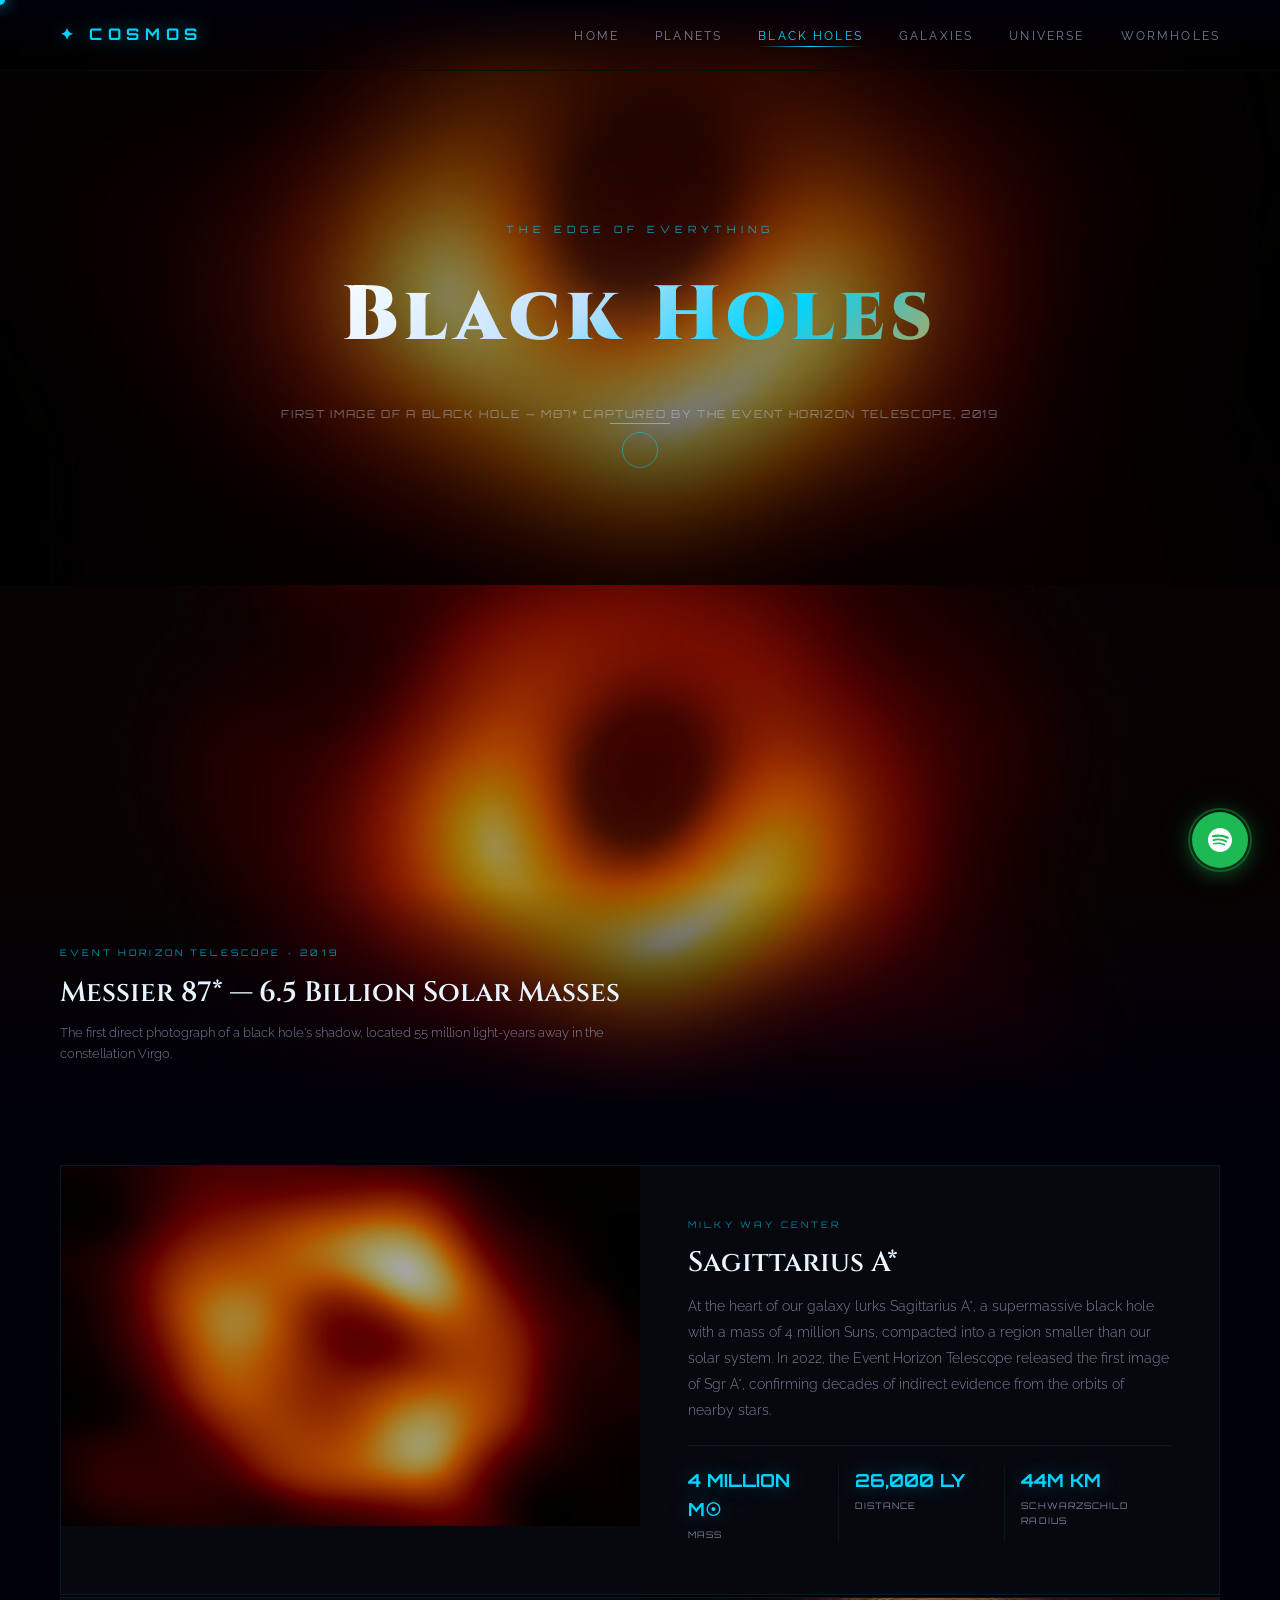
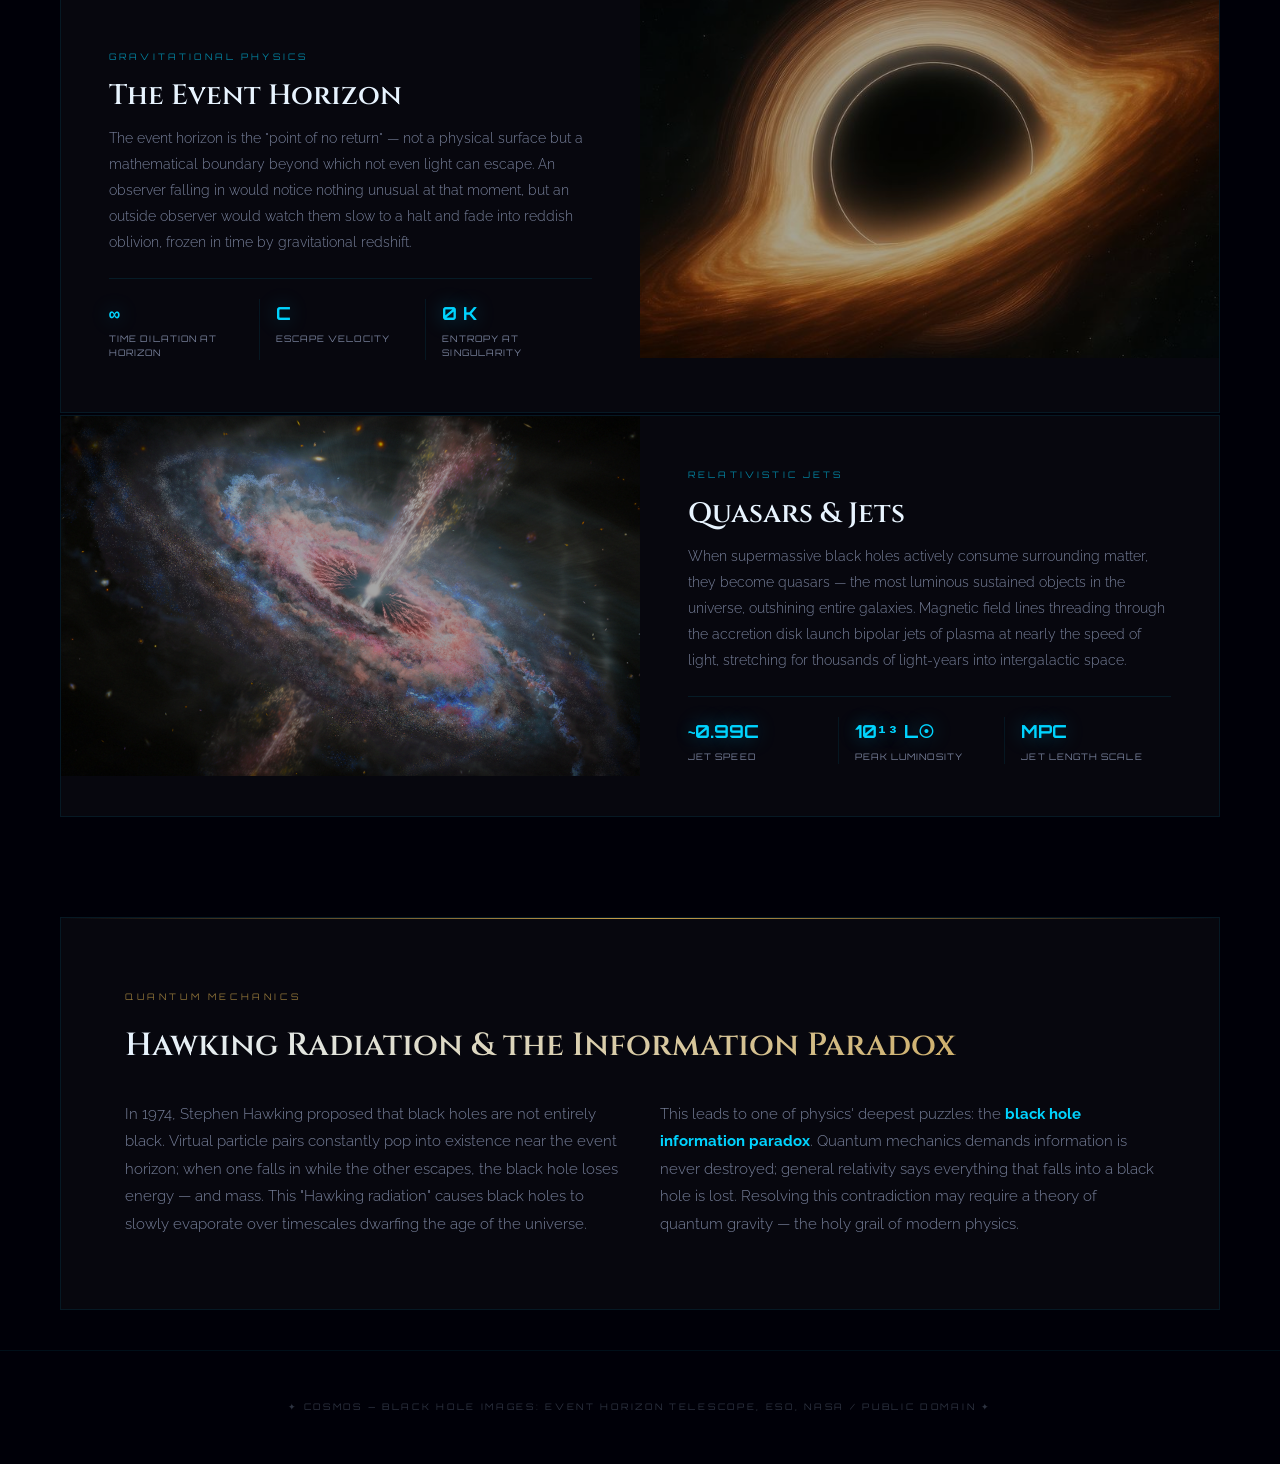
==== blackholes.html @ 9acb814a "split the pages" ====
<!DOCTYPE html>
<html lang="en">
<head>
  <meta charset="UTF-8">
  <meta name="viewport" content="width=device-width, initial-scale=1.0">
  <title>COSMOS — Black Holes</title>
  <link rel="preconnect" href="https://fonts.googleapis.com">
  <link href="https://fonts.googleapis.com/css2?family=Cinzel:wght@400;600;900&family=Raleway:wght@200;300;400;600&family=Orbitron:wght@400;700;900&display=swap" rel="stylesheet">
  <link rel="stylesheet" href="style.css">
  <meta name="keywords" content="Cosmos, cosmos, Wormholes, Universe, Blackholes">
  <meta name="description" content="Beyond Time Beyond Gravity">
</head>
<body data-page="blackholes">

<!-- LOADING SCREEN -->
<div id="loader">
  <div class="loader-spinner"></div>
  <p class="loader-eyebrow">✦ NASA · ESA · HUBBLE ✦</p>
  <h1 class="loader-title">COSMOS</h1>
  <p class="loader-tagline">Entering The Cosmos…</p>
</div>

<!-- CUSTOM CURSOR -->
<div class="cursor" id="cursor"></div>
<div class="cursor-ring" id="cursorRing"></div>

<!-- STARFIELD -->
<canvas id="starfield"></canvas>

<!-- NAVIGATION -->
<nav id="mainNav">
  <a href="index.html" class="nav-logo" data-page="home">✦ COSMOS</a>
  <button class="nav-hamburger" id="navHamburger" aria-label="Menu">
    <span></span><span></span><span></span>
  </button>
  <ul class="nav-links" id="navLinks">
    <li><a href="index.html" data-page="home">Home</a></li>
    <li><a href="planets.html" data-page="planets">Planets</a></li>
    <li><a href="blackholes.html" data-page="blackholes">Black Holes</a></li>
    <li><a href="galaxies.html" data-page="galaxies">Galaxies</a></li>
    <li><a href="universe.html" data-page="universe">Universe</a></li>
    <li><a href="wormholes.html" data-page="wormholes">Wormholes</a></li>
  </ul>
</nav>

<!-- BLACK HOLES PAGE -->
<div id="page-blackholes" class="page active">

  <section class="page-hero bh-hero">
    <div class="page-hero-bg parallax-bg" style="background-image: url(images/blackhole-background.jpg);"></div>
    <div class="page-hero-overlay" style="background: radial-gradient(ellipse at center, rgba(0,0,0,0.3) 0%, rgba(0,0,0,0.85) 70%);"></div>
    <p class="page-subtitle anim-fade-up" style="--delay:0.2s">The Edge of Everything</p>
    <h1 class="page-title anim-fade-up" style="--delay:0.4s">Black Holes</h1>
    <p class="page-hero-caption anim-fade-up" style="--delay:0.6s">First image of a black hole — M87* captured by the Event Horizon Telescope, 2019</p>
    <div class="page-divider anim-fade-up" style="--delay:0.8s"></div>
  </section>

  <div class="bh-feature-image reveal">
    <img src="images/blackhole-background.jpg" alt="Black hole M87*" loading="lazy">
    <div class="bh-feature-caption">
      <span class="caption-tag">EVENT HORIZON TELESCOPE · 2019</span>
      <h3>Messier 87* — 6.5 Billion Solar Masses</h3>
      <p>The first direct photograph of a black hole's shadow, located 55 million light-years away in the constellation Virgo.</p>
    </div>
  </div>

  <div class="bh-panels">

    <div class="bh-info-card reveal">
      <div class="bh-card-image">
        <img src="images/ton-618.jpg" alt="Stellar orbits around Sagittarius A*" loading="lazy">
      </div>
      <div class="bh-card-body">
        <div class="info-tag">MILKY WAY CENTER</div>
        <h3>Sagittarius A*</h3>
        <p>At the heart of our galaxy lurks Sagittarius A*, a supermassive black hole with a mass of 4 million Suns, compacted into a region smaller than our solar system. In 2022, the Event Horizon Telescope released the first image of Sgr A*, confirming decades of indirect evidence from the orbits of nearby stars.</p>
        <div class="bh-stat-row">
          <div class="bh-stat"><span>4 Million M☉</span>Mass</div>
          <div class="bh-stat"><span>26,000 ly</span>Distance</div>
          <div class="bh-stat"><span>44M km</span>Schwarzschild Radius</div>
        </div>
      </div>
    </div>

    <div class="bh-info-card bh-info-card--reversed reveal">
      <div class="bh-card-image">
        <img src="images/blackhole.jpg" alt="Artist impression of stellar black hole" loading="lazy">
      </div>
      <div class="bh-card-body">
        <div class="info-tag">GRAVITATIONAL PHYSICS</div>
        <h3>The Event Horizon</h3>
        <p>The event horizon is the "point of no return" — not a physical surface but a mathematical boundary beyond which not even light can escape. An observer falling in would notice nothing unusual at that moment, but an outside observer would watch them slow to a halt and fade into reddish oblivion, frozen in time by gravitational redshift.</p>
        <div class="bh-stat-row">
          <div class="bh-stat"><span>∞</span>Time Dilation at Horizon</div>
          <div class="bh-stat"><span>c</span>Escape Velocity</div>
          <div class="bh-stat"><span>0 K</span>Entropy at Singularity</div>
        </div>
      </div>
    </div>

    <div class="bh-info-card reveal">
      <div class="bh-card-image">
        <img src="images/jets.webp" alt="Relativistic jet from a black hole" loading="lazy">
      </div>
      <div class="bh-card-body">
        <div class="info-tag">RELATIVISTIC JETS</div>
        <h3>Quasars &amp; Jets</h3>
        <p>When supermassive black holes actively consume surrounding matter, they become quasars — the most luminous sustained objects in the universe, outshining entire galaxies. Magnetic field lines threading through the accretion disk launch bipolar jets of plasma at nearly the speed of light, stretching for thousands of light-years into intergalactic space.</p>
        <div class="bh-stat-row">
          <div class="bh-stat"><span>~0.99c</span>Jet Speed</div>
          <div class="bh-stat"><span>10¹³ L☉</span>Peak Luminosity</div>
          <div class="bh-stat"><span>Mpc</span>Jet Length Scale</div>
        </div>
      </div>
    </div>

  </div>

  <div class="full-panel reveal" style="margin: 40px 60px;">
    <div class="full-panel-badge">QUANTUM MECHANICS</div>
    <h2>Hawking Radiation &amp; the Information Paradox</h2>
    <div class="full-panel-grid">
      <p>In 1974, Stephen Hawking proposed that black holes are not entirely black. Virtual particle pairs constantly pop into existence near the event horizon; when one falls in while the other escapes, the black hole loses energy — and mass. This "Hawking radiation" causes black holes to slowly evaporate over timescales dwarfing the age of the universe.</p>
      <p>This leads to one of physics' deepest puzzles: the <strong style="color:var(--glow-cyan)">black hole information paradox</strong>. Quantum mechanics demands information is never destroyed; general relativity says everything that falls into a black hole is lost. Resolving this contradiction may require a theory of quantum gravity — the holy grail of modern physics.</p>
    </div>
  </div>

  <footer><p>✦ COSMOS — Black hole images: Event Horizon Telescope, ESO, NASA / Public Domain ✦</p></footer>
</div>

<!-- SPOTIFY WIDGET -->
<div class="spotify-widget">
  <div class="spotify-player" id="spotifyPlayer">
    <div class="spotify-header">
      <svg width="20" height="20" viewBox="0 0 24 24" fill="#1DB954"><path d="M12 0C5.4 0 0 5.4 0 12s5.4 12 12 12 12-5.4 12-12S18.66 0 12 0zm5.521 17.34c-.24.359-.66.48-1.021.24-2.82-1.74-6.36-2.101-10.561-1.141-.418.122-.779-.179-.899-.539-.12-.421.18-.78.54-.9 4.56-1.021 8.52-.6 11.64 1.32.42.18.479.659.301 1.02zm1.44-3.3c-.301.42-.841.6-1.262.3-3.239-1.98-8.159-2.58-11.939-1.38-.479.12-1.02-.12-1.14-.6-.12-.48.12-1.021.6-1.141C9.6 9.9 15 10.561 18.72 12.84c.361.181.54.78.241 1.2zm.12-3.36C15.24 8.4 8.82 8.16 5.16 9.301c-.6.179-1.2-.181-1.38-.721-.18-.601.18-1.2.72-1.381 4.26-1.26 11.28-1.02 15.721 1.621.539.3.719 1.02.419 1.56-.299.421-1.02.599-1.559.3z"/></svg>
      <span>Now Playing</span>
      <button class="spotify-close" onclick="toggleSpotify()">✕</button>
    </div>
    <iframe data-testid="embed-iframe" style="border-radius:12px" src="https://open.spotify.com/embed/track/5aaXqH8rgKZxg61HjECldi?utm_source=generator" width="100%" height="352" frameBorder="0" allowfullscreen="" allow="autoplay; clipboard-write; encrypted-media; fullscreen; picture-in-picture" loading="lazy"></iframe>
    <div class="spotify-track-info">
      <p class="track-name">No Time For Caution</p>
      <p class="track-artist">Hans Zimmer — Interstellar OST</p>
    </div>
  </div>
  <div class="spotify-tooltip">🎵 Play Interstellar OST</div>
  <button class="spotify-btn" id="spotifyBtn" onclick="toggleSpotify()" aria-label="Toggle music player">
    <svg viewBox="0 0 24 24" xmlns="http://www.w3.org/2000/svg">
      <path d="M12 0C5.4 0 0 5.4 0 12s5.4 12 12 12 12-5.4 12-12S18.66 0 12 0zm5.521 17.34c-.24.359-.66.48-1.021.24-2.82-1.74-6.36-2.101-10.561-1.141-.418.122-.779-.179-.899-.539-.12-.421.18-.78.54-.9 4.56-1.021 8.52-.6 11.64 1.32.42.18.479.659.301 1.02zm1.44-3.3c-.301.42-.841.6-1.262.3-3.239-1.98-8.159-2.58-11.939-1.38-.479.12-1.02-.12-1.14-.6-.12-.48.12-1.021.6-1.141C9.6 9.9 15 10.561 18.72 12.84c.361.181.54.78.241 1.2zm.12-3.36C15.24 8.4 8.82 8.16 5.16 9.301c-.6.179-1.2-.181-1.38-.721-.18-.601.18-1.2.72-1.381 4.26-1.26 11.28-1.02 15.721 1.621.539.3.719 1.02.419 1.56-.299.421-1.02.599-1.559.3z"/>
    </svg>
    <span class="spotify-pulse"></span>
  </button>
</div>

<script src="script.js"></script>
</body>
</html>
---- style.css ----
/* ═══════════════════════════════════════════
   COSMOS INTERSTELLAR — style.css v2.0
   ═══════════════════════════════════════════ */

/* ── FONTS & ROOT ─────────────────────────── */
@import url('https://fonts.googleapis.com/css2?family=Cinzel:wght@400;600;900&family=Raleway:wght@200;300;400;600&family=Orbitron:wght@400;700;900&display=swap');

:root {
  --void: #000008;
  --deep: #01010f;
  --glow-cyan: #00d4ff;
  --glow-gold: #c8a04a;
  --glow-purple: #7b2fff;
  --glow-green: #1DB954;
  --star-white: #e8f4ff;
  --text-dim: rgba(200,215,255,0.58);
  --glass-bg: rgba(255,255,255,0.028);
  --glass-border: rgba(0,212,255,0.14);
  --font-display: 'Cinzel', serif;
  --font-body: 'Raleway', sans-serif;
  --font-tech: 'Orbitron', monospace;
  --radius: 4px;
  --transition: 0.4s cubic-bezier(0.4,0,0.2,1);
}

*, *::before, *::after { margin: 0; padding: 0; box-sizing: border-box; }
html { scroll-behavior: smooth; font-size: 16px; }

body {
  background: var(--void);
  color: var(--star-white);
  font-family: var(--font-body);
  font-weight: 300;
  overflow-x: hidden;
  cursor: none;
  line-height: 1.6;
}

/* ═══════════════════════════════════════════
   LOADING SCREEN
   ═══════════════════════════════════════════ */
/* #loader {
  position: fixed;
  inset: 0;
  z-index: 99999;
  background: #000010;
  display: flex;
  align-items: center;
  justify-content: center;
  transition: opacity 0.8s ease, visibility 0.8s ease;
}

#loader.fade-out {
  opacity: 0;
  visibility: hidden;
  pointer-events: none;
}

#loader-stars {
  position: absolute;
  inset: 0;
  z-index: 0;
}

.loader-content {
  position: relative;
  z-index: 1;
  text-align: center;
  display: flex;
  flex-direction: column;
  align-items: center;
  gap: 16px;
}

.loader-ring {
  position: relative;
  width: 140px;
  height: 140px;
  margin-bottom: 8px;
}

.loader-ring-inner {
  position: absolute;
  inset: 20px;
  border-radius: 50%;
  border: 1px solid rgba(0,212,255,0.3);
  animation: loaderPulse 2s ease-in-out infinite;
}

.loader-ring-inner::before {
  content: '';
  position: absolute;
  inset: 10px;
  border-radius: 50%;
  border: 1px solid rgba(0,212,255,0.15);
  animation: loaderPulse 2.4s ease-in-out infinite 0.3s;
}

.loader-orbit {
  position: absolute;
  inset: 0;
  animation: orbitSpin 3s linear infinite;
}

.orbit-dot {
  filter: drop-shadow(0 0 6px #00d4ff);
}

@keyframes loaderPulse {
  0%, 100% { opacity: 0.3; transform: scale(1); }
  50% { opacity: 1; transform: scale(1.05); }
}

@keyframes orbitSpin {
  from { transform: rotate(0deg); }
  to { transform: rotate(360deg); }
}

.loader-eyebrow {
  font-family: var(--font-tech);
  font-size: 9px;
  letter-spacing: 0.5em;
  color: rgba(0,212,255,0.5);
  text-transform: uppercase;
}

.loader-title {
  font-family: var(--font-display);
  font-size: clamp(40px, 8vw, 72px);
  font-weight: 900;
  letter-spacing: 0.3em;
  background: linear-gradient(135deg, #fff 0%, var(--glow-cyan) 60%, var(--glow-gold) 100%);
  -webkit-background-clip: text;
  -webkit-text-fill-color: transparent;
  background-clip: text;
  filter: drop-shadow(0 0 30px rgba(0,212,255,0.4));
}

.loader-status {
  font-family: var(--font-tech);
  font-size: 11px;
  letter-spacing: 0.2em;
  color: var(--text-dim);
  min-height: 1.5em;
  transition: opacity 0.3s;
}

.loader-bar {
  width: 240px;
  height: 1px;
  background: rgba(0,212,255,0.1);
  border-radius: 1px;
  overflow: hidden;
  margin-top: 8px;
}

.loader-fill {
  height: 100%;
  width: 0%;
  background: linear-gradient(90deg, var(--glow-purple), var(--glow-cyan), var(--glow-gold));
  transition: width 0.3s ease;
  box-shadow: 0 0 10px var(--glow-cyan);
} */

#loader {
  position: fixed;
  inset: 0;
  z-index: 99999;
  background: #000010;
  display: flex;
  flex-direction: column;
  align-items: center;
  justify-content: center;
  gap: 20px;
  opacity: 1;
  transition: opacity 0.7s ease;
  pointer-events: all;
}

#loader.fade-out {
  opacity: 0;
  pointer-events: none;
}

.loader-spinner {
  width: 64px;
  height: 64px;
  border-radius: 50%;
  border: 2px solid rgba(0, 212, 255, 0.12);
  border-top-color: #00d4ff;
  animation: spinLoader 0.9s linear infinite;
  box-shadow: 0 0 20px rgba(0, 212, 255, 0.3);
}

@keyframes spinLoader {
  to { transform: rotate(360deg); }
}

.loader-eyebrow {
  font-family: var(--font-tech);
  font-size: 9px;
  letter-spacing: 0.5em;
  color: rgba(0, 212, 255, 0.45);
  text-transform: uppercase;
  margin: 0;
}

.loader-title {
  font-family: var(--font-display);
  font-size: clamp(36px, 7vw, 68px);
  font-weight: 900;
  letter-spacing: 0.3em;
  background: linear-gradient(135deg, #fff 0%, #00d4ff 60%, #c8a04a 100%);
  -webkit-background-clip: text;
  -webkit-text-fill-color: transparent;
  background-clip: text;
  filter: drop-shadow(0 0 28px rgba(0, 212, 255, 0.35));
  margin: 0;
  animation: loaderGlow 2s ease-in-out infinite;
}

@keyframes loaderGlow {
  0%, 100% { filter: drop-shadow(0 0 20px rgba(0,212,255,0.3)); }
  50%       { filter: drop-shadow(0 0 40px rgba(0,212,255,0.65)); }
}

.loader-tagline {
  font-family: var(--font-tech);
  font-size: 11px;
  letter-spacing: 0.25em;
  color: rgba(180, 205, 255, 0.5);
  text-transform: uppercase;
  margin: 0;
  animation: loaderBlink 1.4s ease-in-out infinite;
}

@keyframes loaderBlink {
  0%, 100% { opacity: 0.4; }
  50%       { opacity: 1; }
}


/* ═══════════════════════════════════════════
   CUSTOM CURSOR
   ═══════════════════════════════════════════ */
.cursor {
  width: 10px; height: 10px;
  background: var(--glow-cyan);
  border-radius: 50%;
  position: fixed;
  pointer-events: none;
  z-index: 99997;
  transform: translate(-50%, -50%);
  box-shadow: 0 0 15px var(--glow-cyan), 0 0 30px rgba(0,212,255,0.4);
  mix-blend-mode: screen;
  transition: width 0.3s, height 0.3s, background 0.3s;
}

.cursor-ring {
  width: 36px; height: 36px;
  border: 1px solid rgba(0,212,255,0.5);
  border-radius: 50%;
  position: fixed;
  pointer-events: none;
  z-index: 99996;
  transform: translate(-50%, -50%);
}

.cursor.hover { width: 5px; height: 5px; }
.cursor-ring.hover { width: 55px; height: 55px; border-color: rgba(0,212,255,0.8); }

/* ═══════════════════════════════════════════
   STARFIELD
   ═══════════════════════════════════════════ */
#starfield {
  position: fixed;
  top: 0; left: 0;
  width: 100%; height: 100%;
  z-index: 0;
  pointer-events: none;
}

/* ═══════════════════════════════════════════
   NAVIGATION
   ═══════════════════════════════════════════ */
nav {
  position: fixed;
  top: 0; left: 0; right: 0;
  z-index: 1000;
  padding: 22px 60px;
  display: flex;
  align-items: center;
  justify-content: space-between;
  background: linear-gradient(to bottom, rgba(0,0,10,0.85), transparent);
  backdrop-filter: blur(8px);
  -webkit-backdrop-filter: blur(8px);
  border-bottom: 1px solid rgba(0,212,255,0.05);
  transition: background 0.3s;
}

nav.scrolled {
  background: rgba(0,0,10,0.92);
  border-bottom-color: rgba(0,212,255,0.12);
}

.nav-logo {
  font-family: var(--font-tech);
  font-size: 16px;
  font-weight: 700;
  letter-spacing: 0.35em;
  color: var(--glow-cyan);
  text-decoration: none;
  text-shadow: 0 0 20px rgba(0,212,255,0.6);
  transition: text-shadow var(--transition);
  cursor: none;
}

.nav-logo:hover { text-shadow: 0 0 40px var(--glow-cyan); }

.nav-links {
  display: flex;
  gap: 36px;
  list-style: none;
}

.nav-links a {
  color: var(--text-dim);
  text-decoration: none;
  font-family: var(--font-body);
  font-size: 12px;
  font-weight: 400;
  letter-spacing: 0.18em;
  text-transform: uppercase;
  transition: color 0.3s;
  position: relative;
  cursor: none;
  padding-bottom: 4px;
}

.nav-links a::after {
  content: '';
  position: absolute;
  bottom: 0; left: 0; right: 0;
  height: 1px;
  background: linear-gradient(90deg, transparent, var(--glow-cyan), transparent);
  transform: scaleX(0);
  transition: transform 0.35s;
}

.nav-links a:hover,
.nav-links a.active { color: var(--glow-cyan); }
.nav-links a:hover::after,
.nav-links a.active::after { transform: scaleX(1); }

.nav-hamburger {
  display: none;
  flex-direction: column;
  gap: 5px;
  background: none;
  border: none;
  cursor: pointer;
  padding: 4px;
}

.nav-hamburger span {
  display: block;
  width: 24px;
  height: 1px;
  background: var(--glow-cyan);
  transition: all 0.3s;
}

/* ═══════════════════════════════════════════
   PAGES
   ═══════════════════════════════════════════ */
.page {
  display: none;
  min-height: 100vh;
  position: relative;
  z-index: 1;
}
.page.active { display: block; }

/* ═══════════════════════════════════════════
   HERO — HOME
   ═══════════════════════════════════════════ */
.hero {
  height: 100vh;
  min-height: 700px;
  display: flex;
  align-items: center;
  justify-content: center;
  position: relative;
  overflow: hidden;
  text-align: center;
}

.hero-bg {
  position: absolute;
  inset: -10%;
  background-size: cover;
  background-position: center;
  transform: scale(1.1);
  transition: transform 0.1s linear;
  will-change: transform;
}

.hero-overlay {
  position: absolute;
  inset: 0;
  background: linear-gradient(
    to bottom,
    rgba(0,0,10,0.3) 0%,
    rgba(0,0,10,0.5) 50%,
    rgba(0,0,10,0.95) 100%
  );
}

.hero-content {
  position: relative;
  z-index: 2;
  padding: 0 40px;
  max-width: 1000px;
}

.hero-eyebrow {
  font-family: var(--font-tech);
  font-size: 10px;
  letter-spacing: 0.5em;
  color: var(--glow-cyan);
  text-transform: uppercase;
  margin-bottom: 28px;
  opacity: 0.8;
}

.hero-title {
  font-family: var(--font-display);
  font-size: clamp(48px, 8.5vw, 112px);
  font-weight: 900;
  line-height: 1.05;
  letter-spacing: 0.04em;
  background: linear-gradient(145deg, #ffffff 0%, #c8e8ff 35%, var(--glow-cyan) 65%, var(--glow-gold) 100%);
  -webkit-background-clip: text;
  -webkit-text-fill-color: transparent;
  background-clip: text;
  filter: drop-shadow(0 0 50px rgba(0,212,255,0.25));
  margin-bottom: 24px;
}

.hero-subtitle {
  font-size: clamp(14px, 1.8vw, 18px);
  font-weight: 200;
  letter-spacing: 0.06em;
  color: rgba(200,220,255,0.7);
  max-width: 640px;
  margin: 0 auto 52px;
  line-height: 1.85;
}

.hero-buttons {
  display: flex;
  gap: 18px;
  flex-wrap: wrap;
  justify-content: center;
}

/* ── BUTTONS ───────────────────────────────── */
.btn-primary, .btn-secondary {
  font-family: var(--font-tech);
  font-size: 10px;
  letter-spacing: 0.28em;
  text-transform: uppercase;
  padding: 16px 44px;
  text-decoration: none;
  display: inline-block;
  cursor: none;
  transition: all var(--transition);
  position: relative;
  overflow: hidden;
}

.btn-primary {
  background: transparent;
  border: 1px solid var(--glow-cyan);
  color: var(--glow-cyan);
}

.btn-primary::before {
  content: '';
  position: absolute;
  inset: 0;
  background: var(--glow-cyan);
  transform: translateX(-101%);
  transition: transform var(--transition);
  z-index: -1;
}

.btn-primary:hover {
  color: var(--void);
  box-shadow: 0 0 30px rgba(0,212,255,0.4), inset 0 0 20px rgba(0,212,255,0.1);
}
.btn-primary:hover::before { transform: translateX(0); }

.btn-secondary {
  background: transparent;
  border: 1px solid rgba(200,160,74,0.45);
  color: var(--glow-gold);
}

.btn-secondary:hover {
  border-color: var(--glow-gold);
  box-shadow: 0 0 30px rgba(200,160,74,0.3);
  background: rgba(200,160,74,0.06);
}

/* ── SCROLL INDICATOR ─────────────────────── */
.scroll-indicator {
  position: absolute;
  bottom: 36px;
  left: 50%;
  transform: translateX(-50%);
  display: flex;
  flex-direction: column;
  align-items: center;
  gap: 10px;
  z-index: 2;
}

.scroll-line {
  width: 1px;
  height: 55px;
  background: linear-gradient(to bottom, var(--glow-cyan), transparent);
  animation: scrollPulse 2.5s ease-in-out infinite;
}

.scroll-text {
  font-family: var(--font-tech);
  font-size: 8px;
  letter-spacing: 0.5em;
  color: rgba(0,212,255,0.5);
  text-transform: uppercase;
  writing-mode: vertical-lr;
  transform: rotate(180deg);
}

@keyframes scrollPulse {
  0%, 100% { opacity: 0.25; }
  50% { opacity: 0.9; }
}

/* ═══════════════════════════════════════════
   FEATURE SECTION — HOME
   ═══════════════════════════════════════════ */
.feature-section {
  display: grid;
  grid-template-columns: repeat(3, 1fr);
  border-top: 1px solid rgba(0,212,255,0.08);
}

.feature-card {
  padding: 64px 48px;
  background: var(--glass-bg);
  border-right: 1px solid rgba(0,212,255,0.06);
  border-bottom: 1px solid rgba(0,212,255,0.06);
  position: relative;
  overflow: hidden;
  transition: background var(--transition);
  cursor: none;
}

.feature-card:last-child { border-right: none; }

.feature-card::before {
  content: '';
  position: absolute;
  top: 0; left: 0; right: 0;
  height: 1px;
  background: linear-gradient(90deg, transparent, var(--glow-cyan), transparent);
  opacity: 0;
  transition: opacity 0.4s;
}

.feature-card:hover { background: rgba(0,212,255,0.04); }
.feature-card:hover::before { opacity: 1; }

.feature-number {
  font-family: var(--font-tech);
  font-size: 10px;
  letter-spacing: 0.35em;
  color: var(--glow-cyan);
  opacity: 0.5;
  margin-bottom: 20px;
}

.feature-title {
  font-family: var(--font-display);
  font-size: 26px;
  font-weight: 600;
  line-height: 1.25;
  margin-bottom: 16px;
  color: var(--star-white);
}

.feature-text {
  font-size: 13.5px;
  line-height: 1.85;
  color: var(--text-dim);
}

/* ═══════════════════════════════════════════
   IMAGE SHOWCASE — HOME
   ═══════════════════════════════════════════ */
.image-showcase {
  display: grid;
  grid-template-columns: repeat(4, 1fr);
  gap: 2px;
  padding: 2px;
  background: rgba(0,212,255,0.04);
}

.showcase-item {
  position: relative;
  overflow: hidden;
}

.showcase-img-wrap {
  height: 260px;
  overflow: hidden;
  position: relative;
}

.showcase-img-wrap img {
  width: 100%;
  height: 100%;
  object-fit: cover;
  transition: transform 0.7s cubic-bezier(0.4,0,0.2,1), filter 0.7s;
  filter: brightness(0.7) saturate(1.1);
}

.showcase-item:hover .showcase-img-wrap img {
  transform: scale(1.08);
  filter: brightness(0.9) saturate(1.3);
}

.showcase-label {
  position: absolute;
  bottom: 0; left: 0; right: 0;
  padding: 10px 14px;
  background: linear-gradient(to top, rgba(0,0,15,0.85), transparent);
  font-family: var(--font-tech);
  font-size: 9px;
  letter-spacing: 0.2em;
  color: rgba(200,220,255,0.7);
  text-transform: uppercase;
}

/* ═══════════════════════════════════════════
   QUOTE SECTION
   ═══════════════════════════════════════════ */
.quote-section {
  padding: 100px 60px;
  text-align: center;
  display: flex;
  flex-direction: column;
  align-items: center;
  gap: 24px;
}

.quote-line {
  width: 200px;
  height: 1px;
  background: linear-gradient(90deg, transparent, rgba(0,212,255,0.3), rgba(200,160,74,0.3), transparent);
}

blockquote {
  font-family: var(--font-display);
  font-size: clamp(18px, 2.5vw, 30px);
  font-weight: 400;
  font-style: italic;
  color: rgba(220,230,255,0.75);
  max-width: 840px;
  line-height: 1.65;
  letter-spacing: 0.025em;
}

cite {
  font-family: var(--font-tech);
  font-size: 10px;
  letter-spacing: 0.3em;
  color: var(--glow-gold);
  text-transform: uppercase;
}

/* ═══════════════════════════════════════════
   PAGE HEROES (secondary pages)
   ═══════════════════════════════════════════ */
.page-hero {
  height: 65vh;
  min-height: 500px;
  display: flex;
  flex-direction: column;
  align-items: center;
  justify-content: center;
  text-align: center;
  position: relative;
  overflow: hidden;
  padding: 120px 40px 60px;
}

.page-hero-bg {
  position: absolute;
  inset: -10%;
  background-size: cover;
  background-position: center;
  transform: scale(1.1);
  will-change: transform;
}

.page-hero-overlay {
  position: absolute;
  inset: 0;
  background: linear-gradient(
    to bottom,
    rgba(0,0,10,0.4) 0%,
    rgba(0,0,10,0.7) 60%,
    rgba(0,0,10,0.97) 100%
  );
}

.page-subtitle {
  position: relative;
  z-index: 2;
  font-family: var(--font-tech);
  font-size: 10px;
  letter-spacing: 0.5em;
  color: rgba(0,212,255,0.7);
  text-transform: uppercase;
  margin-bottom: 18px;
}

.page-title {
  position: relative;
  z-index: 2;
  font-family: var(--font-display);
  font-size: clamp(38px, 6vw, 80px);
  font-weight: 900;
  letter-spacing: 0.08em;
  background: linear-gradient(135deg, #fff 0%, #c0e0ff 40%, var(--glow-cyan) 70%, var(--glow-gold) 100%);
  -webkit-background-clip: text;
  -webkit-text-fill-color: transparent;
  background-clip: text;
  filter: drop-shadow(0 0 40px rgba(0,212,255,0.2));
  margin-bottom: 16px;
}

.page-divider {
  position: relative;
  z-index: 2;
  width: 60px;
  height: 1px;
  background: linear-gradient(90deg, var(--glow-cyan), var(--glow-gold));
  margin: 0 auto;
}

.page-hero-caption {
  position: relative;
  z-index: 2;
  font-size: 11px;
  font-family: var(--font-tech);
  letter-spacing: 0.15em;
  color: rgba(200,220,255,0.45);
  margin-top: 12px;
  text-transform: uppercase;
}

/* ═══════════════════════════════════════════
   PLANETS GRID
   ═══════════════════════════════════════════ */
.planets-grid {
  display: grid;
  grid-template-columns: repeat(auto-fill, minmax(340px, 1fr));
  gap: 2px;
  padding: 2px;
  background: rgba(0,212,255,0.03);
}

.planet-card {
  background: var(--glass-bg);
  border: 1px solid rgba(0,212,255,0.08);
  backdrop-filter: blur(16px);
  -webkit-backdrop-filter: blur(16px);
  transition: all var(--transition);
  cursor: none;
  display: flex;
  flex-direction: column;
  overflow: hidden;
}

.planet-card:hover {
  border-color: rgba(0,212,255,0.3);
  background: rgba(0,212,255,0.04);
  box-shadow: 0 0 50px rgba(0,0,0,0.5), 0 0 30px rgba(0,212,255,0.06);
}

/* Planet image */
.planet-img-wrap {
  position: relative;
  width: 100%;
  padding-top: 60%;
  overflow: hidden;
}

.planet-img-wrap img {
  position: absolute;
  inset: 0;
  width: 100%;
  height: 100%;
  object-fit: cover;
  object-position: center;
  transition: transform 0.7s cubic-bezier(0.4,0,0.2,1), filter 0.7s;
  filter: brightness(0.75) saturate(1.2);
}

.planet-card:hover .planet-img-wrap img {
  transform: scale(1.06);
  filter: brightness(0.9) saturate(1.4);
}

.planet-img-glow {
  position: absolute;
  inset: 0;
  background: radial-gradient(ellipse at center bottom, rgba(var(--glow),0.25), transparent 70%);
  pointer-events: none;
}

/* Subtle bottom gradient on image */
.planet-img-wrap::after {
  content: '';
  position: absolute;
  bottom: 0; left: 0; right: 0;
  height: 50%;
  background: linear-gradient(to top, var(--void), transparent);
  pointer-events: none;
}

.planet-body {
  padding: 28px 28px 32px;
  flex: 1;
  display: flex;
  flex-direction: column;
}

.planet-header {
  display: flex;
  justify-content: space-between;
  align-items: flex-start;
  margin-bottom: 14px;
}

.planet-name {
  font-family: var(--font-display);
  font-size: 26px;
  font-weight: 600;
  color: var(--star-white);
  line-height: 1.1;
}

.planet-type {
  font-family: var(--font-tech);
  font-size: 9px;
  letter-spacing: 0.2em;
  color: var(--glow-cyan);
  opacity: 0.6;
  text-transform: uppercase;
  margin-top: 5px;
}

.planet-order {
  font-family: var(--font-tech);
  font-size: 36px;
  font-weight: 900;
  color: rgba(0,212,255,0.07);
  line-height: 1;
  user-select: none;
}

.planet-desc {
  font-size: 13px;
  line-height: 1.85;
  color: var(--text-dim);
  margin-bottom: 22px;
  flex: 1;
}

.planet-stats {
  display: grid;
  grid-template-columns: 1fr 1fr;
  gap: 8px;
}

.stat-item {
  background: rgba(0,0,0,0.3);
  padding: 10px 14px;
  border-left: 2px solid rgba(0,212,255,0.3);
  border-radius: 0 2px 2px 0;
}

.stat-label {
  font-family: var(--font-tech);
  font-size: 8px;
  letter-spacing: 0.18em;
  color: rgba(0,212,255,0.5);
  text-transform: uppercase;
  margin-bottom: 3px;
}

.stat-value {
  font-family: var(--font-tech);
  font-size: 12px;
  font-weight: 700;
  color: var(--star-white);
}

/* ═══════════════════════════════════════════
   BLACK HOLES PAGE
   ═══════════════════════════════════════════ */
.bh-hero .page-hero-bg {
  background-position: center center;
}

/* M87* feature image */
.bh-feature-image {
  position: relative;
  margin: 0;
  overflow: hidden;
  max-height: 520px;
}

.bh-feature-image img {
  width: 100%;
  height: 520px;
  object-fit: cover;
  object-position: center;
  filter: brightness(0.6) saturate(1.3);
  transition: filter 0.8s;
}

.bh-feature-image:hover img { filter: brightness(0.75) saturate(1.4); }

.bh-feature-caption {
  position: absolute;
  bottom: 0; left: 0; right: 0;
  padding: 60px 60px 40px;
  background: linear-gradient(to top, rgba(0,0,10,0.95), rgba(0,0,10,0.5), transparent);
}

.caption-tag {
  font-family: var(--font-tech);
  font-size: 9px;
  letter-spacing: 0.35em;
  color: var(--glow-cyan);
  opacity: 0.7;
  text-transform: uppercase;
  display: block;
  margin-bottom: 10px;
}

.bh-feature-caption h3 {
  font-family: var(--font-display);
  font-size: 28px;
  font-weight: 600;
  color: var(--star-white);
  margin-bottom: 8px;
}

.bh-feature-caption p {
  font-size: 13px;
  color: var(--text-dim);
  max-width: 600px;
}

/* Black hole info cards */
.bh-panels {
  padding: 60px;
  display: flex;
  flex-direction: column;
  gap: 2px;
}

.bh-info-card {
  display: grid;
  grid-template-columns: 1fr 1fr;
  background: var(--glass-bg);
  border: 1px solid rgba(0,212,255,0.09);
  overflow: hidden;
  transition: border-color var(--transition);
}

.bh-info-card:hover { border-color: rgba(0,212,255,0.25); }

.bh-info-card--reversed .bh-card-image { order: 2; }
.bh-info-card--reversed .bh-card-body { order: 1; }

.bh-card-image {
  overflow: hidden;
  max-height: 360px;
}

.bh-card-image img {
  width: 100%;
  height: 100%;
  object-fit: cover;
  filter: brightness(0.65) saturate(1.2);
  transition: transform 0.7s cubic-bezier(0.4,0,0.2,1), filter 0.7s;
}

.bh-info-card:hover .bh-card-image img {
  transform: scale(1.05);
  filter: brightness(0.8) saturate(1.4);
}

.bh-card-body {
  padding: 52px 48px;
  display: flex;
  flex-direction: column;
  justify-content: center;
  gap: 14px;
}

.info-tag {
  font-family: var(--font-tech);
  font-size: 9px;
  letter-spacing: 0.35em;
  color: var(--glow-cyan);
  opacity: 0.6;
  text-transform: uppercase;
}

.bh-card-body h3 {
  font-family: var(--font-display);
  font-size: 28px;
  font-weight: 600;
  color: var(--star-white);
  line-height: 1.2;
}

.bh-card-body p {
  font-size: 14px;
  line-height: 1.85;
  color: var(--text-dim);
}

.bh-stat-row {
  display: flex;
  gap: 0;
  border-top: 1px solid rgba(0,212,255,0.1);
  margin-top: 8px;
  padding-top: 20px;
}

.bh-stat {
  flex: 1;
  display: flex;
  flex-direction: column;
  gap: 4px;
  border-right: 1px solid rgba(0,212,255,0.08);
  padding: 0 16px;
  font-family: var(--font-tech);
  font-size: 9px;
  letter-spacing: 0.12em;
  color: var(--text-dim);
  text-transform: uppercase;
}

.bh-stat:first-child { padding-left: 0; }
.bh-stat:last-child { border-right: none; }

.bh-stat span {
  font-size: 18px;
  font-weight: 700;
  color: var(--glow-cyan);
  letter-spacing: 0;
  text-shadow: 0 0 20px rgba(0,212,255,0.4);
}

/* Full panel */
.full-panel {
  padding: 72px 64px;
  background: var(--glass-bg);
  border: 1px solid rgba(0,212,255,0.09);
  position: relative;
  overflow: hidden;
}

.full-panel::before {
  content: '';
  position: absolute;
  top: 0; left: 0; right: 0;
  height: 1px;
  background: linear-gradient(90deg, transparent, var(--glow-gold), transparent);
}

.full-panel-badge {
  font-family: var(--font-tech);
  font-size: 9px;
  letter-spacing: 0.4em;
  color: var(--glow-gold);
  opacity: 0.7;
  text-transform: uppercase;
  margin-bottom: 16px;
}

.full-panel h2 {
  font-family: var(--font-display);
  font-size: 32px;
  font-weight: 600;
  margin-bottom: 28px;
  background: linear-gradient(90deg, var(--star-white), var(--glow-gold));
  -webkit-background-clip: text;
  -webkit-text-fill-color: transparent;
  background-clip: text;
}

.full-panel-grid {
  display: grid;
  grid-template-columns: 1fr 1fr;
  gap: 40px;
}

.full-panel-grid p,
.full-panel > p {
  font-size: 14.5px;
  line-height: 1.9;
  color: var(--text-dim);
}

/* ═══════════════════════════════════════════
   GALAXIES PAGE
   ═══════════════════════════════════════════ */
.stats-banner {
  display: grid;
  grid-template-columns: repeat(3, 1fr);
  border-bottom: 1px solid rgba(0,212,255,0.08);
}

.stats-banner-item {
  padding: 48px 40px;
  text-align: center;
  border-right: 1px solid rgba(0,212,255,0.08);
  background: var(--glass-bg);
}

.stats-banner-item:last-child { border-right: none; }

.stats-number {
  display: block;
  font-family: var(--font-tech);
  font-size: clamp(22px, 3.5vw, 36px);
  font-weight: 900;
  color: var(--glow-purple);
  text-shadow: 0 0 30px rgba(123,47,255,0.4);
  margin-bottom: 8px;
}

.stats-label {
  font-size: 12px;
  font-weight: 300;
  letter-spacing: 0.08em;
  color: var(--text-dim);
}

/* Galaxy feature rows */
.galaxy-feature {
  display: grid;
  grid-template-columns: 1fr 1fr;
  min-height: 480px;
  border-bottom: 1px solid rgba(0,212,255,0.06);
}

.galaxy-feature--reversed .galaxy-feature-image { order: 2; }
.galaxy-feature--reversed .galaxy-feature-body { order: 1; }

.galaxy-feature-image {
  position: relative;
  overflow: hidden;
}

.galaxy-feature-image img {
  width: 100%;
  height: 100%;
  object-fit: cover;
  filter: brightness(0.65) saturate(1.3);
  transition: transform 0.9s cubic-bezier(0.4,0,0.2,1), filter 0.9s;
}

.galaxy-feature:hover .galaxy-feature-image img {
  transform: scale(1.06);
  filter: brightness(0.8) saturate(1.5);
}

.galaxy-feature-badge {
  position: absolute;
  top: 24px;
  left: 24px;
  padding: 6px 14px;
  background: rgba(0,212,255,0.1);
  border: 1px solid rgba(0,212,255,0.3);
  border-radius: 2px;
  font-family: var(--font-tech);
  font-size: 9px;
  letter-spacing: 0.3em;
  color: var(--glow-cyan);
  text-transform: uppercase;
  backdrop-filter: blur(10px);
}

.galaxy-feature-body {
  padding: 64px 60px;
  background: var(--glass-bg);
  display: flex;
  flex-direction: column;
  justify-content: center;
  gap: 16px;
}

.galaxy-feature-body h2 {
  font-family: var(--font-display);
  font-size: 36px;
  font-weight: 600;
  color: var(--star-white);
  line-height: 1.15;
}

.galaxy-feature-body p {
  font-size: 14px;
  line-height: 1.9;
  color: var(--text-dim);
}

.galaxy-specs {
  display: grid;
  grid-template-columns: 1fr 1fr;
  gap: 1px;
  margin-top: 12px;
  border: 1px solid rgba(0,212,255,0.1);
}

.spec {
  padding: 14px 18px;
  background: rgba(0,0,0,0.25);
  font-family: var(--font-tech);
  font-size: 9px;
  letter-spacing: 0.15em;
  color: var(--text-dim);
  text-transform: uppercase;
}

.spec span {
  display: block;
  font-size: 16px;
  font-weight: 700;
  color: var(--glow-cyan);
  margin-bottom: 3px;
  letter-spacing: 0;
}

/* Galaxy types grid */
.galaxy-types-section {
  padding: 80px 60px;
}

.section-header {
  text-align: center;
  margin-bottom: 52px;
}

.section-header h2 {
  font-family: var(--font-display);
  font-size: 32px;
  font-weight: 600;
  color: var(--star-white);
  margin-bottom: 12px;
}

.section-header p {
  font-size: 14px;
  color: var(--text-dim);
  letter-spacing: 0.05em;
}

.galaxy-types-grid {
  display: grid;
  grid-template-columns: repeat(3, 1fr);
  gap: 24px;
}

.galaxy-type-card {
  background: var(--glass-bg);
  border: 1px solid rgba(0,212,255,0.09);
  overflow: hidden;
  transition: all var(--transition);
  cursor: none;
}

.galaxy-type-card:hover {
  border-color: rgba(0,212,255,0.3);
  transform: translateY(-4px);
  box-shadow: 0 20px 60px rgba(0,0,0,0.4);
}

.galaxy-type-image {
  height: 220px;
  overflow: hidden;
}

.galaxy-type-image img {
  width: 100%;
  height: 100%;
  object-fit: cover;
  filter: brightness(0.7) saturate(1.2);
  transition: transform 0.7s cubic-bezier(0.4,0,0.2,1), filter 0.7s;
}

.galaxy-type-card:hover .galaxy-type-image img {
  transform: scale(1.07);
  filter: brightness(0.9) saturate(1.4);
}

.galaxy-type-card h4 {
  font-family: var(--font-display);
  font-size: 20px;
  font-weight: 600;
  color: var(--star-white);
  padding: 22px 24px 10px;
}

.galaxy-type-card p {
  font-size: 13px;
  line-height: 1.8;
  color: var(--text-dim);
  padding: 0 24px 24px;
}

/* ═══════════════════════════════════════════
   UNIVERSE PAGE
   ═══════════════════════════════════════════ */
.universe-composition {
  padding: 60px 60px 40px;
}

.composition-bar {
  height: 6px;
  display: flex;
  border-radius: 3px;
  overflow: hidden;
  margin-bottom: 20px;
  gap: 2px;
}

.comp-segment {
  border-radius: 3px;
  position: relative;
}

.composition-legend {
  display: flex;
  gap: 32px;
  flex-wrap: wrap;
}

.legend-item {
  display: flex;
  align-items: center;
  gap: 10px;
  font-family: var(--font-tech);
  font-size: 10px;
  letter-spacing: 0.2em;
  color: var(--text-dim);
  text-transform: uppercase;
}

.legend-item span {
  width: 20px;
  height: 3px;
  border-radius: 1px;
  flex-shrink: 0;
}

/* CMB Feature image */
.universe-image-feature {
  margin: 0 60px 60px;
  border-radius: 4px;
  overflow: hidden;
  position: relative;
}

.univ-img-wrap {
  position: relative;
  max-height: 420px;
  overflow: hidden;
}

.univ-img-wrap img {
  width: 100%;
  height: 420px;
  object-fit: cover;
  object-position: center;
  filter: brightness(0.55) saturate(1.4) hue-rotate(10deg);
  transition: filter 0.8s, transform 0.8s;
}

.universe-image-feature:hover .univ-img-wrap img {
  filter: brightness(0.7) saturate(1.6) hue-rotate(10deg);
  transform: scale(1.03);
}

.univ-img-overlay {
  position: absolute;
  bottom: 0; left: 0; right: 0;
  padding: 60px 48px 40px;
  background: linear-gradient(to top, rgba(0,0,10,0.96), rgba(0,0,10,0.5), transparent);
}

.univ-img-overlay p {
  font-size: 13.5px;
  line-height: 1.8;
  color: var(--text-dim);
  max-width: 700px;
  margin-top: 8px;
}

/* Theories grid */
.theories-grid {
  display: grid;
  grid-template-columns: repeat(auto-fill, minmax(360px, 1fr));
  gap: 2px;
  padding: 0 60px 80px;
}

.theory-card {
  background: var(--glass-bg);
  border: 1px solid rgba(0,212,255,0.08);
  overflow: hidden;
  transition: all var(--transition);
  cursor: none;
  position: relative;
}

.theory-card::after {
  content: attr(data-number);
  position: absolute;
  top: 16px; right: 16px;
  font-family: var(--font-tech);
  font-size: 48px;
  font-weight: 900;
  color: rgba(0,212,255,0.05);
  line-height: 1;
  pointer-events: none;
}

.theory-card:hover {
  border-color: rgba(123,47,255,0.35);
  box-shadow: 0 0 50px rgba(123,47,255,0.08);
  transform: translateY(-3px);
}

.theory-image {
  height: 180px;
  overflow: hidden;
}

.theory-image img {
  width: 100%;
  height: 100%;
  object-fit: cover;
  filter: brightness(0.5) saturate(1.3);
  transition: transform 0.7s cubic-bezier(0.4,0,0.2,1), filter 0.7s;
}

.theory-card:hover .theory-image img {
  transform: scale(1.06);
  filter: brightness(0.7) saturate(1.5);
}

.theory-tag {
  font-family: var(--font-tech);
  font-size: 9px;
  letter-spacing: 0.3em;
  color: var(--glow-purple);
  text-transform: uppercase;
  padding: 20px 24px 8px;
  opacity: 0.8;
}

.theory-card h3 {
  font-family: var(--font-display);
  font-size: 22px;
  font-weight: 600;
  color: var(--star-white);
  padding: 0 24px 12px;
  line-height: 1.2;
}

.theory-card p {
  font-size: 13px;
  line-height: 1.85;
  color: var(--text-dim);
  padding: 0 24px 28px;
}

/* ═══════════════════════════════════════════
   SPOTIFY WIDGET
   ═══════════════════════════════════════════ */
.spotify-widget {
  position: fixed;
  bottom: 32px;
  right: 32px;
  z-index: 5000;
  display: flex;
  flex-direction: column;
  align-items: flex-end;
  gap: 10px;
}

.spotify-btn {
  width: 56px;
  height: 56px;
  background: #1DB954;
  border-radius: 50%;
  border: none;
  cursor: none;
  display: flex;
  align-items: center;
  justify-content: center;
  box-shadow: 0 4px 20px rgba(29,185,84,0.45), 0 0 40px rgba(29,185,84,0.15);
  transition: all 0.3s;
  position: relative;
  flex-shrink: 0;
}

.spotify-btn svg {
  width: 24px;
  height: 24px;
  fill: white;
  position: relative;
  z-index: 1;
}

.spotify-btn:hover {
  transform: scale(1.1);
  box-shadow: 0 4px 30px rgba(29,185,84,0.65), 0 0 60px rgba(29,185,84,0.25);
}

.spotify-pulse {
  position: absolute;
  inset: -4px;
  border-radius: 50%;
  border: 2px solid rgba(29,185,84,0.35);
  animation: spotifyPing 2s ease-out infinite;
}

@keyframes spotifyPing {
  0% { transform: scale(1); opacity: 0.6; }
  100% { transform: scale(1.6); opacity: 0; }
}

.spotify-player {
  width: 320px;
  background: rgba(0,5,0,0.95);
  border: 1px solid rgba(29,185,84,0.2);
  border-radius: 12px;
  overflow: hidden;
  box-shadow: 0 20px 80px rgba(0,0,0,0.8), 0 0 40px rgba(29,185,84,0.1);
  opacity: 0;
  transform: translateY(16px) scale(0.95);
  pointer-events: none;
  transition: all 0.4s cubic-bezier(0.4,0,0.2,1);
  transform-origin: bottom right;
}

.spotify-player.open {
  opacity: 1;
  transform: translateY(0) scale(1);
  pointer-events: all;
}

.spotify-header {
  display: flex;
  align-items: center;
  gap: 10px;
  padding: 12px 16px;
  border-bottom: 1px solid rgba(29,185,84,0.1);
}

.spotify-header span {
  font-family: var(--font-tech);
  font-size: 10px;
  letter-spacing: 0.2em;
  color: #1DB954;
  flex: 1;
  text-transform: uppercase;
}

.spotify-close {
  background: none;
  border: none;
  color: rgba(255,255,255,0.4);
  cursor: none;
  font-size: 14px;
  line-height: 1;
  transition: color 0.2s;
  padding: 2px 4px;
}

.spotify-close:hover { color: rgba(255,255,255,0.9); }

.spotify-track-info {
  padding: 12px 16px;
  border-top: 1px solid rgba(29,185,84,0.1);
}

.track-name {
  font-family: var(--font-tech);
  font-size: 11px;
  font-weight: 700;
  color: var(--star-white);
  letter-spacing: 0.08em;
  margin-bottom: 3px;
}

.track-artist {
  font-size: 11px;
  color: rgba(255,255,255,0.4);
  letter-spacing: 0.04em;
}

.spotify-tooltip {
  font-family: var(--font-tech);
  font-size: 9px;
  letter-spacing: 0.15em;
  color: #1DB954;
  background: rgba(0,15,0,0.9);
  border: 1px solid rgba(29,185,84,0.2);
  padding: 6px 12px;
  border-radius: 3px;
  white-space: nowrap;
  opacity: 0;
  transform: translateX(10px);
  transition: all 0.3s;
  pointer-events: none;
}

.spotify-widget:hover .spotify-tooltip { opacity: 1; transform: translateX(0); }
.spotify-player.open ~ .spotify-tooltip { opacity: 0 !important; }

/* ═══════════════════════════════════════════
   FOOTER
   ═══════════════════════════════════════════ */
footer {
  text-align: center;
  padding: 48px;
  border-top: 1px solid rgba(0,212,255,0.07);
  margin-top: 0;
}

footer p {
  font-family: var(--font-tech);
  font-size: 9px;
  letter-spacing: 0.3em;
  color: rgba(150,170,200,0.3);
  text-transform: uppercase;
  line-height: 1.8;
}

/* ═══════════════════════════════════════════
   REVEAL ANIMATIONS
   ═══════════════════════════════════════════ */
.reveal {
  opacity: 0;
  transform: translateY(32px);
  transition: opacity 0.8s ease, transform 0.8s ease;
}

.reveal.visible {
  opacity: 1;
  transform: translateY(0);
}

/* CSS entry animations */
.anim-fade-up {
  opacity: 0;
  transform: translateY(24px);
  animation: animFadeUp 0.9s var(--delay, 0s) cubic-bezier(0.4,0,0.2,1) forwards;
}

@keyframes animFadeUp {
  from { opacity: 0; transform: translateY(24px); }
  to   { opacity: 1; transform: translateY(0); }
}

/* ═══════════════════════════════════════════
   RESPONSIVE
   ═══════════════════════════════════════════ */
@media (max-width: 1024px) {
  .bh-info-card { grid-template-columns: 1fr; }
  .bh-info-card--reversed .bh-card-image { order: 0; }
  .bh-info-card--reversed .bh-card-body { order: 0; }
  .bh-card-image { max-height: 280px; }
  .galaxy-feature { grid-template-columns: 1fr; min-height: auto; }
  .galaxy-feature--reversed .galaxy-feature-image { order: 0; }
  .galaxy-feature--reversed .galaxy-feature-body { order: 0; }
  .galaxy-feature-image { height: 320px; }
  .full-panel-grid { grid-template-columns: 1fr; gap: 20px; }
}

@media (max-width: 900px) {
  nav { padding: 18px 24px; }
  .nav-links { display: none; flex-direction: column; gap: 0; }
  .nav-links.open {
    display: flex;
    position: absolute;
    top: 100%; left: 0; right: 0;
    background: rgba(0,0,15,0.96);
    border-bottom: 1px solid rgba(0,212,255,0.15);
    padding: 16px 0;
    backdrop-filter: blur(20px);
  }
  .nav-links.open li a { display: block; padding: 12px 28px; }
  .nav-hamburger { display: flex; }
  .feature-section { grid-template-columns: 1fr; }
  .image-showcase { grid-template-columns: 1fr 1fr; }
  .planets-grid { grid-template-columns: 1fr; }
  .stats-banner { grid-template-columns: 1fr; }
  .stats-banner-item { border-right: none; border-bottom: 1px solid rgba(0,212,255,0.08); }
  .galaxy-types-grid { grid-template-columns: 1fr; }
  .theories-grid { padding: 0 24px 60px; grid-template-columns: 1fr; }
  .bh-panels { padding: 24px; }
  .universe-image-feature { margin: 0 24px 40px; }
  .full-panel { margin: 24px; padding: 40px 28px; }
  .galaxy-feature-body { padding: 40px 28px; }
  .quote-section { padding: 60px 28px; }
  .universe-composition { padding: 40px 28px; }
  .bh-card-body { padding: 32px 28px; }
}

@media (max-width: 600px) {
  .hero-title { font-size: 42px; }
  .page-title { font-size: 38px; }
  .image-showcase { grid-template-columns: 1fr; }
  .bh-feature-caption { padding: 30px 24px 24px; }
  .bh-feature-caption h3 { font-size: 20px; }
  .spotify-player { width: 290px; }
  .feature-card { padding: 40px 28px; }
  .galaxy-types-section { padding: 50px 24px; }
}

/* ═══════════════════════════════════════════
   WORMHOLES PAGE
   ═══════════════════════════════════════════ */

/* Hero */
.wh-hero .page-hero-bg {
  background-position: center;
}

/* Opening full-width image */
.wh-opening-image {
  position: relative;
  overflow: hidden;
  max-height: 540px;
}
.wh-opening-image img {
  width: 100%;
  height: 540px;
  object-fit: cover;
  object-position: center;
  filter: brightness(0.55) saturate(1.3) hue-rotate(180deg);
  transition: filter 0.8s, transform 0.8s;
}
.wh-opening-image:hover img {
  filter: brightness(0.72) saturate(1.5) hue-rotate(180deg);
  transform: scale(1.03);
}
.wh-opening-caption {
  position: absolute;
  bottom: 0; left: 0; right: 0;
  padding: 80px 64px 44px;
  background: linear-gradient(to top, rgba(0,0,15,0.97), rgba(0,0,15,0.45), transparent);
}
.wh-opening-caption h3 {
  font-family: var(--font-display);
  font-size: 28px;
  font-weight: 600;
  color: var(--star-white);
  margin-bottom: 8px;
}
.wh-opening-caption p {
  font-size: 13.5px;
  color: var(--text-dim);
  max-width: 680px;
  line-height: 1.8;
}

/* Two-column: text + image */
.wh-two-col {
  display: grid;
  grid-template-columns: 1fr 1fr;
  min-height: 520px;
  border-bottom: 1px solid rgba(0,212,255,0.06);
}
.wh-text-panel {
  padding: 72px 60px;
  background: var(--glass-bg);
  display: flex;
  flex-direction: column;
  justify-content: center;
  gap: 18px;
}
.wh-text-panel h2 {
  font-family: var(--font-display);
  font-size: 36px;
  font-weight: 600;
  color: var(--star-white);
  line-height: 1.15;
}
.wh-text-panel p {
  font-size: 14px;
  line-height: 1.9;
  color: var(--text-dim);
}
.wh-image-panel {
  position: relative;
  overflow: hidden;
  display: flex;
  flex-direction: column;
}
.wh-image-panel img {
  flex: 1;
  width: 100%;
  height: 100%;
  object-fit: cover;
  filter: brightness(0.65) saturate(1.3);
  transition: transform 0.8s cubic-bezier(0.4,0,0.2,1), filter 0.8s;
}
.wh-two-col:hover .wh-image-panel img {
  transform: scale(1.04);
  filter: brightness(0.8) saturate(1.5);
}
.wh-img-caption {
  padding: 12px 20px;
  background: rgba(0,0,10,0.85);
  font-family: var(--font-tech);
  font-size: 9px;
  letter-spacing: 0.18em;
  color: rgba(180,200,255,0.45);
  text-transform: uppercase;
  border-top: 1px solid rgba(0,212,255,0.08);
}

/* Stats strip */
.wh-stats-strip {
  display: grid;
  grid-template-columns: repeat(4, 1fr);
  border-top: 1px solid rgba(0,212,255,0.08);
  border-bottom: 1px solid rgba(0,212,255,0.08);
}
.wh-stat-item {
  padding: 44px 32px;
  text-align: center;
  border-right: 1px solid rgba(0,212,255,0.07);
  background: var(--glass-bg);
  display: flex;
  flex-direction: column;
  align-items: center;
  gap: 10px;
}
.wh-stat-item:last-child { border-right: none; }
.wh-stat-num {
  font-family: var(--font-tech);
  font-size: clamp(24px, 3.5vw, 42px);
  font-weight: 900;
  color: var(--glow-cyan);
  text-shadow: 0 0 28px rgba(0,212,255,0.45);
  line-height: 1;
}
.wh-stat-label {
  font-size: 11px;
  font-weight: 300;
  letter-spacing: 0.07em;
  color: var(--text-dim);
  text-align: center;
  max-width: 160px;
}

/* Glass cards grid */
.wh-cards-section {
  padding: 80px 60px;
}
.wh-section-header {
  text-align: center;
  margin-bottom: 52px;
}
.wh-section-header h2 {
  font-family: var(--font-display);
  font-size: 34px;
  font-weight: 600;
  color: var(--star-white);
  margin-bottom: 12px;
}
.wh-section-header p {
  font-size: 14px;
  color: var(--text-dim);
  letter-spacing: 0.05em;
}
.wh-cards-grid {
  display: grid;
  grid-template-columns: repeat(3, 1fr);
  gap: 20px;
}
.wh-glass-card {
  background: rgba(255,255,255,0.025);
  border: 1px solid rgba(0,212,255,0.1);
  backdrop-filter: blur(20px);
  -webkit-backdrop-filter: blur(20px);
  padding: 36px 32px 40px;
  position: relative;
  overflow: hidden;
  transition: all var(--transition);
  cursor: none;
}
.wh-glass-card::before {
  content: '';
  position: absolute;
  top: 0; left: 0; right: 0;
  height: 1px;
  background: linear-gradient(90deg, transparent, var(--glow-cyan), transparent);
  opacity: 0;
  transition: opacity 0.4s;
}
.wh-glass-card:hover {
  border-color: rgba(0,212,255,0.3);
  background: rgba(0,212,255,0.04);
  transform: translateY(-4px);
  box-shadow: 0 20px 60px rgba(0,0,0,0.4), 0 0 30px rgba(0,212,255,0.06);
}
.wh-glass-card:hover::before { opacity: 1; }

.wh-card-icon {
  width: 64px;
  height: 64px;
  border-radius: 50%;
  display: flex;
  align-items: center;
  justify-content: center;
  margin-bottom: 20px;
}
.wh-card-icon svg {
  width: 36px;
  height: 36px;
}
.wh-glass-card h3 {
  font-family: var(--font-display);
  font-size: 20px;
  font-weight: 600;
  color: var(--star-white);
  margin-bottom: 14px;
  line-height: 1.25;
}
.wh-glass-card p {
  font-size: 13px;
  line-height: 1.85;
  color: var(--text-dim);
}

/* Time dilation split */
.wh-dilation-section {
  display: grid;
  grid-template-columns: 1fr 1fr;
  min-height: 500px;
  border-top: 1px solid rgba(0,212,255,0.06);
  border-bottom: 1px solid rgba(0,212,255,0.06);
}
.wh-dilation-image {
  overflow: hidden;
  position: relative;
}
.wh-dilation-image img {
  width: 100%;
  height: 100%;
  object-fit: cover;
  filter: brightness(0.55) saturate(1.4) hue-rotate(220deg);
  transition: transform 0.9s cubic-bezier(0.4,0,0.2,1), filter 0.9s;
}
.wh-dilation-section:hover .wh-dilation-image img {
  transform: scale(1.05);
  filter: brightness(0.72) saturate(1.6) hue-rotate(220deg);
}
.wh-dilation-body {
  padding: 64px 60px;
  background: var(--glass-bg);
  display: flex;
  flex-direction: column;
  justify-content: center;
  gap: 18px;
}
.wh-dilation-body h2 {
  font-family: var(--font-display);
  font-size: 32px;
  font-weight: 600;
  color: var(--star-white);
  line-height: 1.2;
}
.wh-dilation-body p {
  font-size: 14px;
  line-height: 1.9;
  color: var(--text-dim);
}
.wh-dilation-stats {
  margin-top: 8px;
  border-top: 1px solid rgba(0,212,255,0.1);
  padding-top: 20px;
  display: flex;
  flex-direction: column;
  gap: 14px;
}
.wh-ds-item {
  display: flex;
  flex-direction: column;
  gap: 4px;
}
.wh-ds-item span {
  font-family: var(--font-tech);
  font-size: 9px;
  letter-spacing: 0.2em;
  color: rgba(0,212,255,0.5);
  text-transform: uppercase;
}
.wh-ds-item em {
  font-family: var(--font-tech);
  font-size: 14px;
  font-style: normal;
  color: var(--glow-cyan);
  text-shadow: 0 0 16px rgba(0,212,255,0.4);
  letter-spacing: 0.05em;
}

/* Travel cards */
.wh-travel-section {
  padding: 80px 60px;
  background: rgba(0,212,255,0.012);
}
.wh-travel-grid {
  display: grid;
  grid-template-columns: repeat(2, 1fr);
  gap: 2px;
}
.wh-travel-card {
  padding: 48px 44px;
  background: var(--glass-bg);
  border: 1px solid rgba(0,212,255,0.08);
  backdrop-filter: blur(16px);
  position: relative;
  overflow: hidden;
  transition: all var(--transition);
  cursor: none;
}
.wh-travel-card:hover {
  border-color: rgba(123,47,255,0.3);
  background: rgba(123,47,255,0.04);
  box-shadow: 0 0 50px rgba(123,47,255,0.07);
}
.wh-travel-num {
  font-family: var(--font-tech);
  font-size: 52px;
  font-weight: 900;
  color: rgba(0,212,255,0.06);
  line-height: 1;
  position: absolute;
  top: 20px; right: 24px;
  user-select: none;
}
.wh-travel-card h4 {
  font-family: var(--font-display);
  font-size: 22px;
  font-weight: 600;
  color: var(--star-white);
  margin-bottom: 14px;
}
.wh-travel-card p {
  font-size: 13.5px;
  line-height: 1.85;
  color: var(--text-dim);
}

/* ── Responsive: Wormholes ──────────────── */
@media (max-width: 1024px) {
  .wh-two-col { grid-template-columns: 1fr; }
  .wh-dilation-section { grid-template-columns: 1fr; }
  .wh-dilation-image { height: 320px; }
  .wh-cards-grid { grid-template-columns: 1fr 1fr; }
  .wh-travel-grid { grid-template-columns: 1fr; }
}
@media (max-width: 900px) {
  .wh-stats-strip { grid-template-columns: 1fr 1fr; }
  .wh-stat-item:nth-child(2) { border-right: none; }
  .wh-stat-item:nth-child(3),
  .wh-stat-item:nth-child(4) { border-top: 1px solid rgba(0,212,255,0.07); }
  .wh-cards-section { padding: 50px 24px; }
  .wh-travel-section { padding: 50px 24px; }
  .wh-text-panel { padding: 44px 28px; }
  .wh-dilation-body { padding: 44px 28px; }
  .wh-opening-caption { padding: 40px 24px 28px; }
}
@media (max-width: 600px) {
  .wh-cards-grid { grid-template-columns: 1fr; }
  .wh-stats-strip { grid-template-columns: 1fr; }
  .wh-stat-item { border-right: none; border-bottom: 1px solid rgba(0,212,255,0.07); }
  .wh-opening-image img { height: 340px; }
  .wh-opening-caption h3 { font-size: 20px; }
}
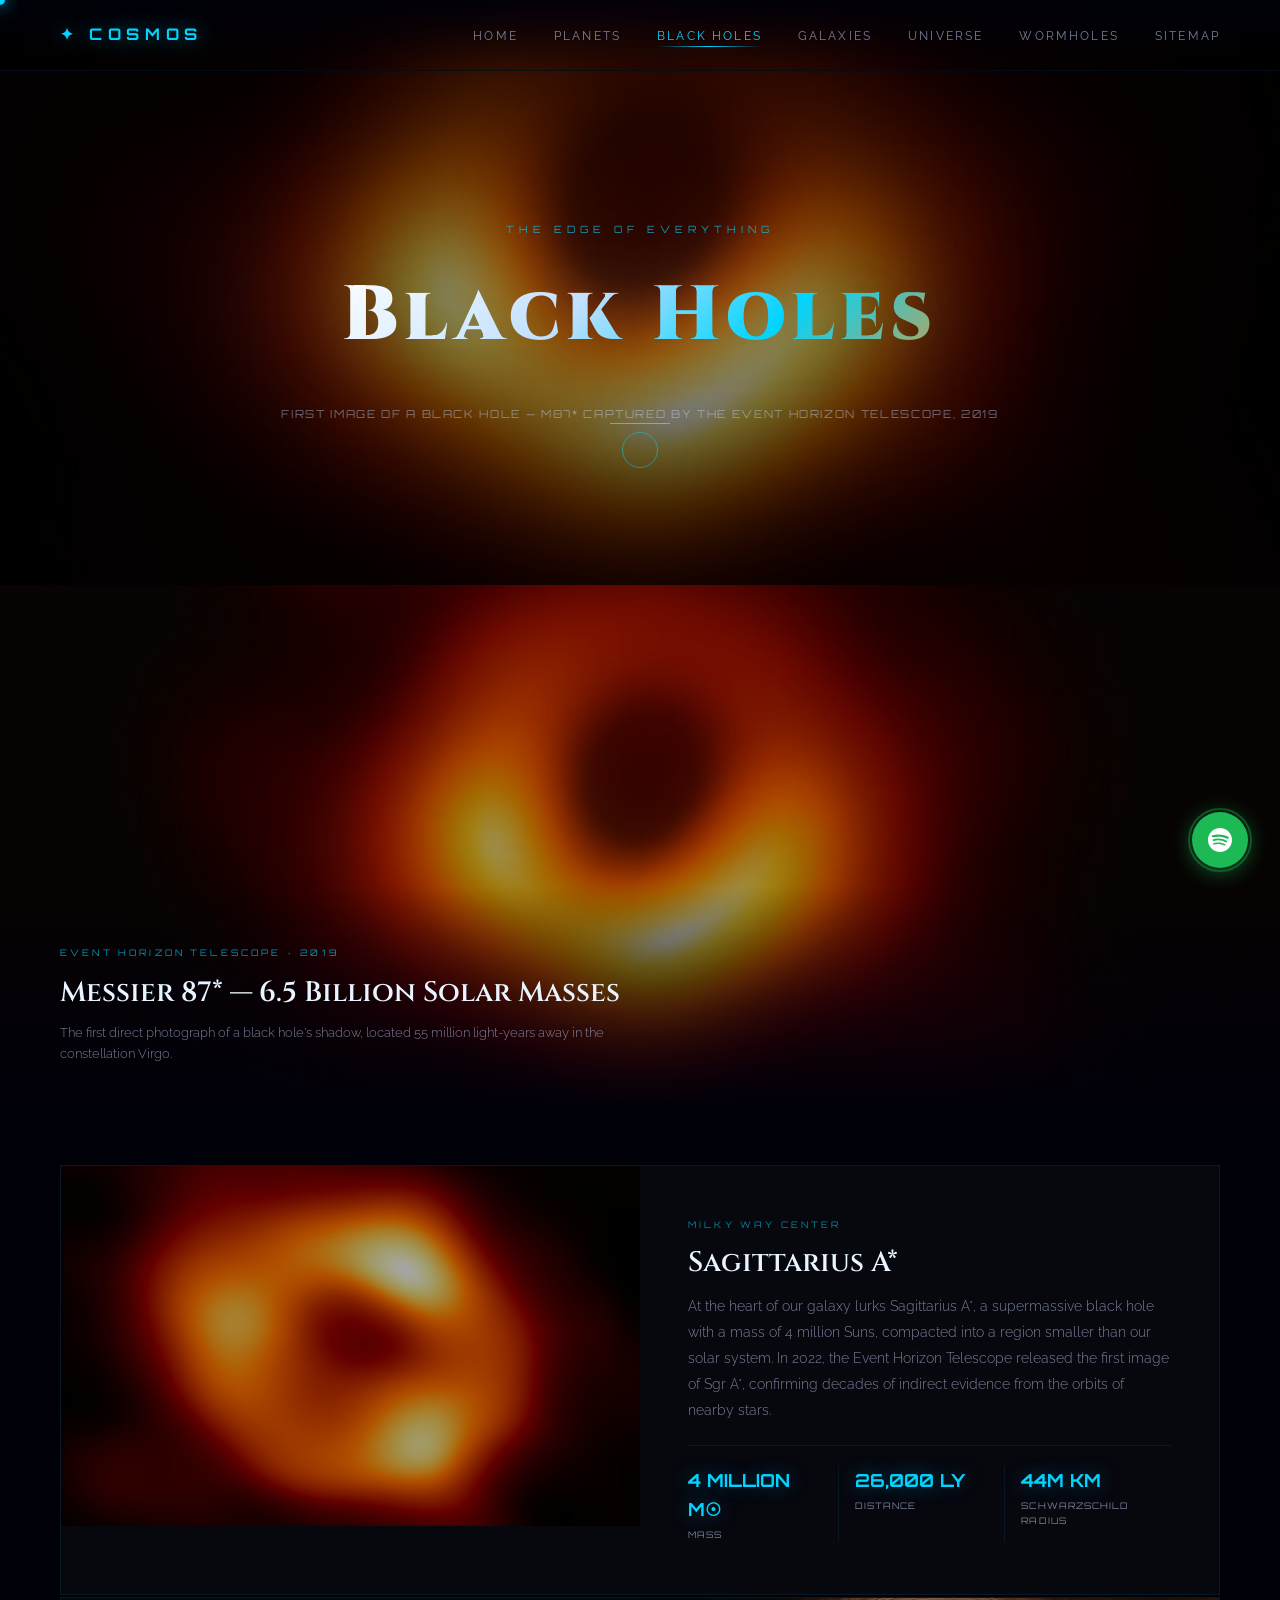
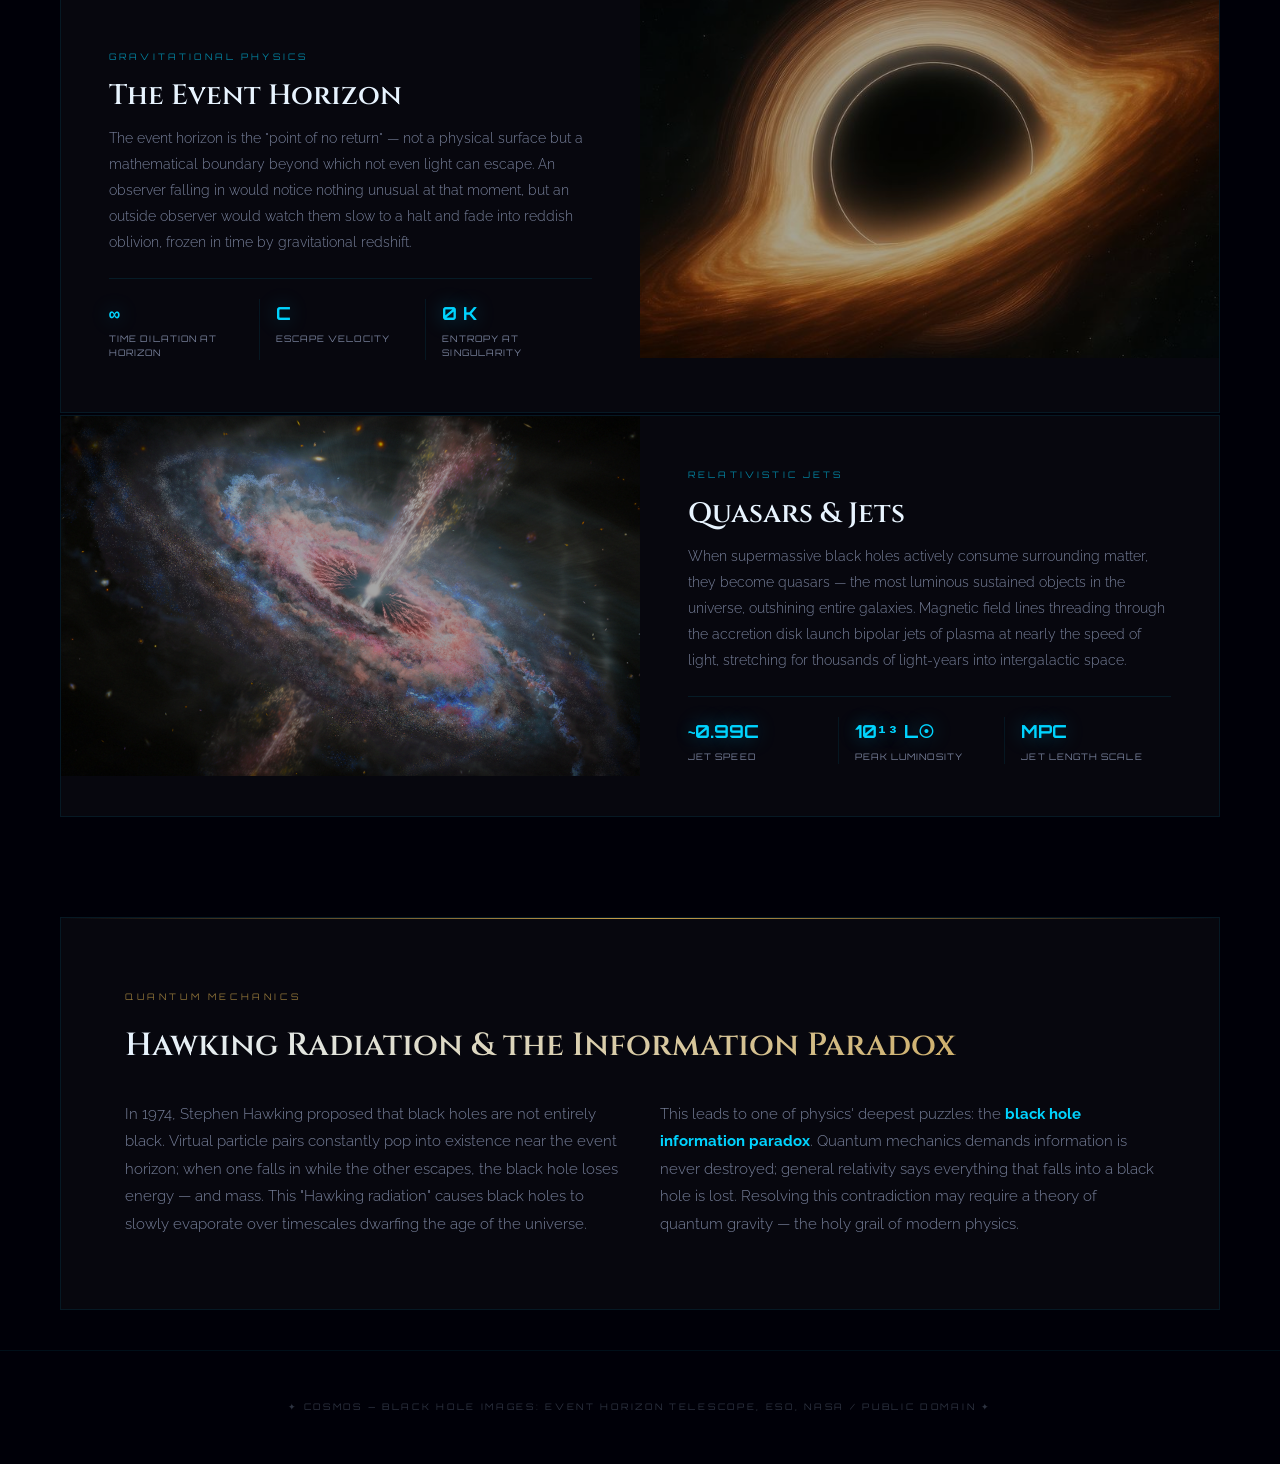
==== commit 9329046d: "added sitemap" ====
--- a/blackholes.html
+++ b/blackholes.html
@@ -12,13 +12,13 @@
 </head>
 <body data-page="blackholes">
 
-<!-- LOADING SCREEN -->
+<!-- LOADING SCREEN
 <div id="loader">
   <div class="loader-spinner"></div>
   <p class="loader-eyebrow">✦ NASA · ESA · HUBBLE ✦</p>
   <h1 class="loader-title">COSMOS</h1>
   <p class="loader-tagline">Entering The Cosmos…</p>
-</div>
+</div> -->
 
 <!-- CUSTOM CURSOR -->
 <div class="cursor" id="cursor"></div>
@@ -40,6 +40,7 @@
     <li><a href="galaxies.html" data-page="galaxies">Galaxies</a></li>
     <li><a href="universe.html" data-page="universe">Universe</a></li>
     <li><a href="wormholes.html" data-page="wormholes">Wormholes</a></li>
+    <li><a href="sitemap.html" data-page="sitemap">Sitemap</a></li>
   </ul>
 </nav>
 
